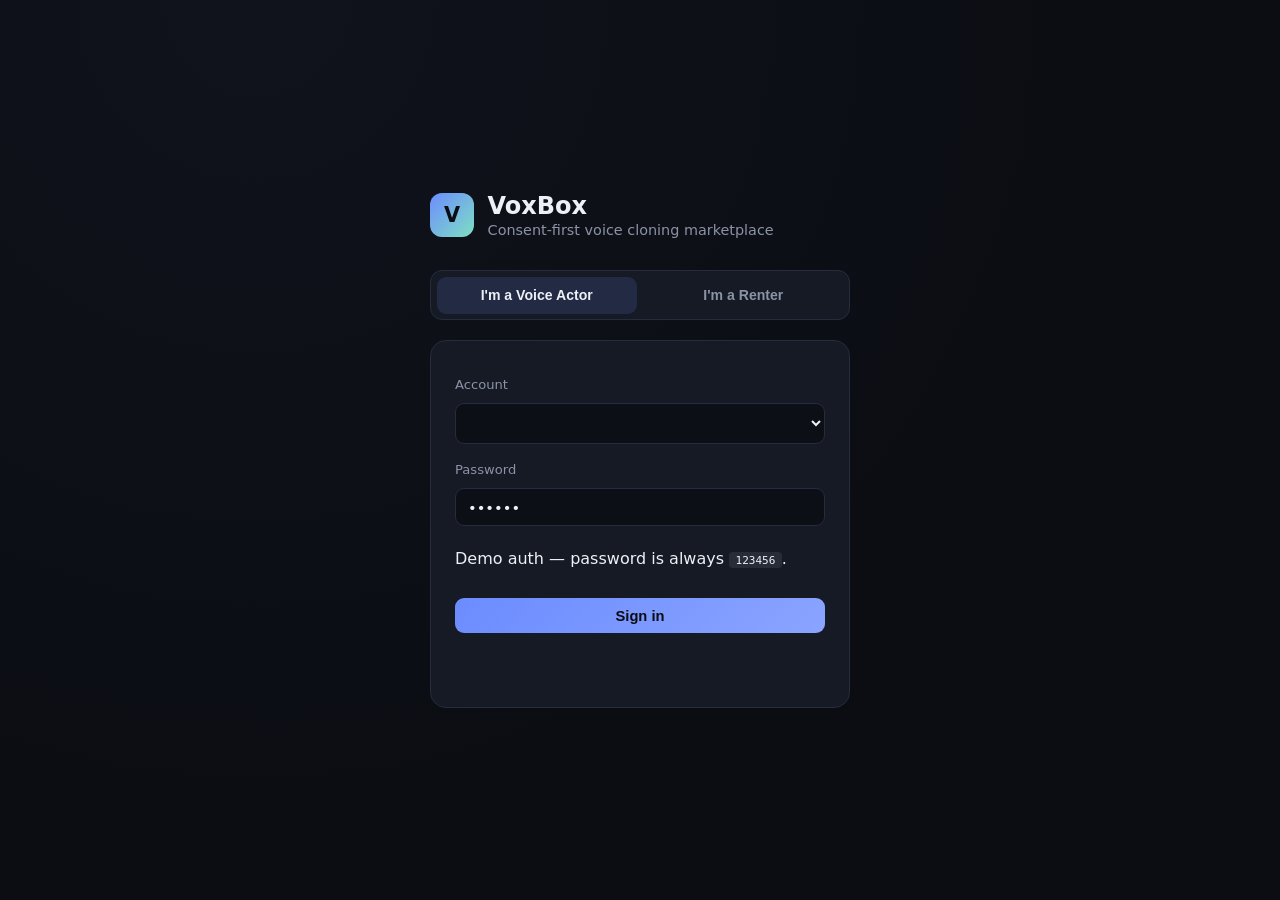
==== static/index.html @ d48448a2 "VoxBox: consent-first voice cloning marketplace with Chatterbox TTS FastAPI + vanilla JS app for voi" ====
<!doctype html>
<html lang="en">
<head>
  <meta charset="utf-8" />
  <meta name="viewport" content="width=device-width, initial-scale=1" />
  <title>VoxBox — Voice Marketplace</title>
  <link rel="stylesheet" href="style.css" />
</head>
<body>

  <!-- LOGIN -->
  <div id="view-login" class="view">
    <div class="login-shell">
      <div class="brand">
        <div class="brand-mark">V</div>
        <div>
          <h1>VoxBox</h1>
          <p class="subtitle">Consent-first voice cloning marketplace</p>
        </div>
      </div>

      <div class="role-tabs">
        <button class="role-tab active" data-role="actor">I'm a Voice Actor</button>
        <button class="role-tab" data-role="renter">I'm a Renter</button>
      </div>

      <form id="login-form" class="login-card">
        <label for="login-persona">Account</label>
        <select id="login-persona"></select>
        <label for="login-password">Password</label>
        <input id="login-password" type="password" value="123456" />
        <p class="meta">Demo auth — password is always <code>123456</code>.</p>
        <button type="submit" class="primary block">Sign in</button>
        <p id="login-error" class="error"></p>
      </form>
    </div>
  </div>

  <!-- APP SHELL -->
  <div id="view-app" class="view" style="display:none">
    <nav class="topbar">
      <div class="brand-sm"><span class="brand-mark small">V</span> VoxBox</div>
      <div class="nav-links" id="nav-links"></div>
      <div class="nav-user">
        <span id="nav-username"></span>
        <button id="logout-btn" class="secondary small">Log out</button>
      </div>
    </nav>

    <!-- RENTER: MY VOICES -->
    <main class="page" id="page-my-voices">
      <div class="page-head">
        <h2>My Voices</h2>
        <p class="meta">Voices you've rented. Click one to generate a script.</p>
      </div>
      <div id="my-voices-grid" class="grid"></div>

      <!-- Generation panel for the selected voice -->
      <div id="generate-panel" style="display:none">
        <button id="back-to-my-voices" class="secondary small">&larr; Back to My Voices</button>
        <div class="page-head">
          <h3 id="generate-voice-title"></h3>
          <p class="meta" id="generate-voice-price"></p>
        </div>
        <div class="two-col">
          <div class="card">
            <label for="rent-script">Script</label>
            <div id="tag-palette" class="tag-palette"></div>
            <textarea id="rent-script" rows="4" placeholder="Type the script you want this voice to read..."></textarea>
            <p class="meta" id="script-cost-estimate"></p>
            <button id="submit-rental-btn" class="primary">Submit for screening</button>
            <p id="rental-status" class="meta"></p>
          </div>
          <div class="card">
            <h3>Submissions for this voice</h3>
            <ul id="rentals-list" class="list"></ul>
          </div>
        </div>
        <div class="card">
          <h3>Generated outputs for this voice</h3>
          <ul id="outputs-list" class="list"></ul>
        </div>
      </div>
    </main>

    <!-- RENTER: MARKETPLACE -->
    <main class="page" id="page-marketplace">
      <div class="page-head">
        <h2>Marketplace</h2>
        <p class="meta">Rent access to a voice, then generate scripts through it.</p>
      </div>
      <div id="marketplace-grid" class="grid"></div>
    </main>

    <!-- ACTOR: ADD VOICE -->
    <main class="page" id="page-add-voice">
      <div class="page-head">
        <h2>Add a voice</h2>
        <p class="meta">Read the challenge phrase aloud to create a new cloneable voice.</p>
      </div>
      <div class="card">
        <div class="phrase-box">
          <p id="phrase-text">Loading phrase&hellip;</p>
          <button id="new-phrase-btn" class="secondary small">New phrase</button>
        </div>
        <div class="record-controls">
          <button id="record-btn" class="primary">Start recording</button>
          <span id="record-status" class="meta"></span>
        </div>
        <audio id="preview-audio" controls style="display:none"></audio>
        <div id="save-row" style="display:none">
          <button id="redo-recording-btn" class="secondary small">Redo recording</button>
          <label for="voice-label">Voice name</label>
          <input id="voice-label" type="text" placeholder="e.g. Warm Narrator" />
          <label for="voice-price">Price ($ per 100 words generated)</label>
          <input id="voice-price" type="number" min="0" step="0.5" value="5" />
          <label>Consent — approve this voice for:</label>
          <div id="consent-checklist" class="tag-palette"></div>
          <button id="save-voice-btn" class="primary">Publish voice</button>
        </div>
        <p id="record-error" class="error"></p>
      </div>
      <div class="card">
        <h3>My published voices</h3>
        <ul id="voices-list" class="list"></ul>
      </div>
    </main>

    <!-- ACTOR: DASHBOARD -->
    <main class="page" id="page-dashboard">
      <div class="page-head">
        <h2>Dashboard</h2>
        <p class="meta">Usage and earnings across your voices.</p>
      </div>
      <div class="stat-row" id="dashboard-stats"></div>
      <div class="card">
        <h3>Per-voice breakdown</h3>
        <ul id="dashboard-list" class="list"></ul>
      </div>
    </main>

    <!-- ACTOR: APPROVALS -->
    <main class="page" id="page-approvals">
      <div class="page-head">
        <h2>Approvals</h2>
        <p class="meta">Scripts flagged for manual review before generation.</p>
      </div>
      <div class="card">
        <ul id="review-list" class="list"></ul>
      </div>
    </main>
  </div>

  <script src="app.js"></script>
</body>
</html>
---- static/style.css ----
:root {
  color-scheme: light dark;
  --bg: #0b0d13;
  --bg-soft: #10131c;
  --card: #161a25;
  --card-hover: #1c2130;
  --border: #262c3d;
  --text: #eef0f6;
  --muted: #8b93a7;
  --accent: #6c8cff;
  --accent-dim: rgba(108, 140, 255, 0.14);
  --accent-2: #7ee0c3;
  --danger: #ff6b6b;
  --warn: #ffbe3c;
}

* { box-sizing: border-box; }

body {
  margin: 0;
  font-family: "Inter", system-ui, -apple-system, "Segoe UI", sans-serif;
  background: radial-gradient(circle at 20% 0%, var(--bg-soft), var(--bg) 60%);
  color: var(--text);
  min-height: 100vh;
}

code {
  background: rgba(255, 255, 255, 0.08);
  padding: 0.1rem 0.4rem;
  border-radius: 4px;
  font-size: 0.85em;
}

/* ---------- Login ---------- */
#view-login {
  min-height: 100vh;
  display: flex;
  align-items: center;
  justify-content: center;
  padding: 1.5rem;
}

.login-shell {
  width: 100%;
  max-width: 420px;
}

.brand {
  display: flex;
  align-items: center;
  gap: 0.85rem;
  margin-bottom: 2rem;
}

.brand-mark {
  width: 44px;
  height: 44px;
  border-radius: 12px;
  background: linear-gradient(135deg, var(--accent), var(--accent-2));
  display: flex;
  align-items: center;
  justify-content: center;
  font-weight: 800;
  font-size: 1.3rem;
  color: #0b0d13;
}

.brand-mark.small { width: 26px; height: 26px; border-radius: 7px; font-size: 0.85rem; margin-right: 0.4rem; }

.brand h1 { margin: 0; font-size: 1.5rem; }
.subtitle { color: var(--muted); margin: 0.15rem 0 0; font-size: 0.9rem; }

.role-tabs {
  display: flex;
  gap: 0.4rem;
  background: var(--card);
  border: 1px solid var(--border);
  border-radius: 12px;
  padding: 0.35rem;
  margin-bottom: 1.25rem;
}

.role-tab {
  flex: 1;
  background: transparent;
  border: none;
  color: var(--muted);
  padding: 0.65rem;
  border-radius: 9px;
  font-size: 0.88rem;
  font-weight: 600;
  cursor: pointer;
}

.role-tab.active {
  background: var(--accent-dim);
  color: var(--text);
}

.login-card {
  background: var(--card);
  border: 1px solid var(--border);
  border-radius: 16px;
  padding: 1.5rem;
  display: flex;
  flex-direction: column;
  gap: 0.4rem;
}

/* ---------- App shell ---------- */
.topbar {
  display: flex;
  align-items: center;
  gap: 1.5rem;
  padding: 0.85rem 1.5rem;
  border-bottom: 1px solid var(--border);
  background: rgba(16, 19, 28, 0.85);
  backdrop-filter: blur(8px);
  position: sticky;
  top: 0;
  z-index: 10;
}

.brand-sm { display: flex; align-items: center; font-weight: 700; margin-right: 0.5rem; }

.nav-links { display: flex; gap: 0.4rem; flex: 1; }

.nav-links button {
  background: transparent;
  border: 1px solid transparent;
  color: var(--muted);
  padding: 0.45rem 0.9rem;
  border-radius: 8px;
  font-size: 0.88rem;
  font-weight: 500;
  cursor: pointer;
}

.nav-links button.active {
  background: var(--accent-dim);
  color: var(--text);
  border-color: var(--border);
}

.nav-user { display: flex; align-items: center; gap: 0.75rem; color: var(--muted); font-size: 0.88rem; }

.page {
  max-width: 980px;
  margin: 0 auto;
  padding: 1.75rem 1.5rem 3rem;
  display: none;
  flex-direction: column;
  gap: 1.25rem;
}

.page.active { display: flex; }

.page-head h2 { margin: 0 0 0.2rem; font-size: 1.4rem; }

.two-col {
  display: grid;
  grid-template-columns: 1.2fr 1fr;
  gap: 1.25rem;
}

@media (max-width: 780px) {
  .two-col { grid-template-columns: 1fr; }
}

.card {
  background: var(--card);
  border: 1px solid var(--border);
  border-radius: 14px;
  padding: 1.25rem;
}

.card h3 { margin-top: 0; font-size: 1rem; }

/* Marketplace grid */
.grid {
  display: grid;
  grid-template-columns: repeat(auto-fill, minmax(230px, 1fr));
  gap: 1rem;
}

.voice-card {
  background: var(--card);
  border: 1px solid var(--border);
  border-radius: 14px;
  padding: 1.1rem;
  display: flex;
  flex-direction: column;
  gap: 0.6rem;
  transition: border-color 0.15s ease;
}

.voice-card:hover { border-color: var(--accent); }

.voice-card .price { font-size: 1.3rem; font-weight: 700; color: var(--accent-2); }
.voice-card .tags { display: flex; flex-wrap: wrap; gap: 0.3rem; }
.voice-card .pill { font-size: 0.7rem; background: rgba(255,255,255,0.06); border-radius: 999px; padding: 0.15rem 0.55rem; color: var(--muted); }

/* Buttons */
button {
  background: var(--accent);
  color: #0b0d13;
  border: none;
  border-radius: 9px;
  padding: 0.6rem 1.1rem;
  font-size: 0.92rem;
  font-weight: 600;
  cursor: pointer;
  transition: opacity 0.12s ease;
}

button:hover { opacity: 0.9; }
button:disabled { opacity: 0.45; cursor: not-allowed; }

button.primary { background: linear-gradient(135deg, var(--accent), #8aa4ff); color: #0b0d13; }
button.block { width: 100%; margin-top: 0.5rem; }
button.small { padding: 0.4rem 0.75rem; font-size: 0.82rem; }

button.secondary {
  background: transparent;
  border: 1px solid var(--border);
  color: var(--text);
  font-weight: 500;
}

button.danger { background: var(--danger); color: #fff; }

#record-btn.recording { background: var(--danger); color: #fff; }

audio { width: 100%; margin: 0.6rem 0; }

.phrase-box {
  display: flex;
  align-items: center;
  justify-content: space-between;
  gap: 1rem;
  background: var(--accent-dim);
  border: 1px dashed var(--accent);
  border-radius: 10px;
  padding: 0.75rem 1rem;
  margin-bottom: 0.9rem;
}

#phrase-text { font-size: 1.05rem; font-weight: 600; margin: 0; }

.record-controls { display: flex; align-items: center; gap: 0.75rem; margin-bottom: 0.5rem; }

input[type="text"], input[type="password"], input[type="number"], select, textarea {
  width: 100%;
  background: #0d0f16;
  border: 1px solid var(--border);
  color: var(--text);
  border-radius: 9px;
  padding: 0.6rem 0.75rem;
  font-size: 0.92rem;
  font-family: inherit;
}

input:focus, select:focus, textarea:focus { outline: 2px solid var(--accent); outline-offset: 1px; }

label { display: block; margin: 0.75rem 0 0.3rem; color: var(--muted); font-size: 0.82rem; font-weight: 500; }

.tag-palette { display: flex; flex-wrap: wrap; gap: 0.4rem; margin-bottom: 0.5rem; }

.tag-btn {
  background: var(--accent-dim);
  border: 1px solid var(--border);
  color: var(--text);
  border-radius: 999px;
  padding: 0.25rem 0.7rem;
  font-size: 0.78rem;
  font-weight: 500;
  cursor: pointer;
}

.tag-btn:hover { background: rgba(108, 140, 255, 0.25); }

.checkbox-tag {
  display: inline-flex;
  align-items: center;
  gap: 0.3rem;
  background: rgba(255, 255, 255, 0.04);
  border: 1px solid var(--border);
  border-radius: 999px;
  padding: 0.25rem 0.7rem;
  font-size: 0.8rem;
  cursor: pointer;
}

.checkbox-tag input { width: auto; margin: 0; }

.status-badge {
  font-size: 0.72rem;
  font-weight: 600;
  padding: 0.15rem 0.55rem;
  border-radius: 999px;
  background: rgba(255, 255, 255, 0.08);
  text-transform: capitalize;
}

.status-approved { background: rgba(126, 224, 195, 0.18); color: var(--accent-2); }
.status-denied { background: rgba(255, 107, 107, 0.18); color: var(--danger); }
.status-pending_actor_review { background: rgba(255, 190, 60, 0.18); color: var(--warn); }

.list { list-style: none; padding: 0; margin: 0.5rem 0 0; display: flex; flex-direction: column; gap: 0.6rem; }

.list li {
  border: 1px solid var(--border);
  border-radius: 10px;
  padding: 0.7rem 0.85rem;
  background: rgba(255, 255, 255, 0.015);
}

.list .row-top { display: flex; justify-content: space-between; align-items: center; gap: 0.5rem; }
.list .meta { color: var(--muted); font-size: 0.8rem; }

.empty { color: var(--muted); font-size: 0.88rem; border: 1px dashed var(--border); background: transparent; }

.error { color: var(--danger); min-height: 1.2em; font-size: 0.85rem; }

.stat-row { display: grid; grid-template-columns: repeat(auto-fit, minmax(160px, 1fr)); gap: 1rem; }

.stat-tile {
  background: var(--card);
  border: 1px solid var(--border);
  border-radius: 14px;
  padding: 1.1rem;
}

.stat-tile .value { font-size: 1.7rem; font-weight: 800; color: var(--accent-2); }
.stat-tile .label { color: var(--muted); font-size: 0.82rem; margin-top: 0.2rem; }
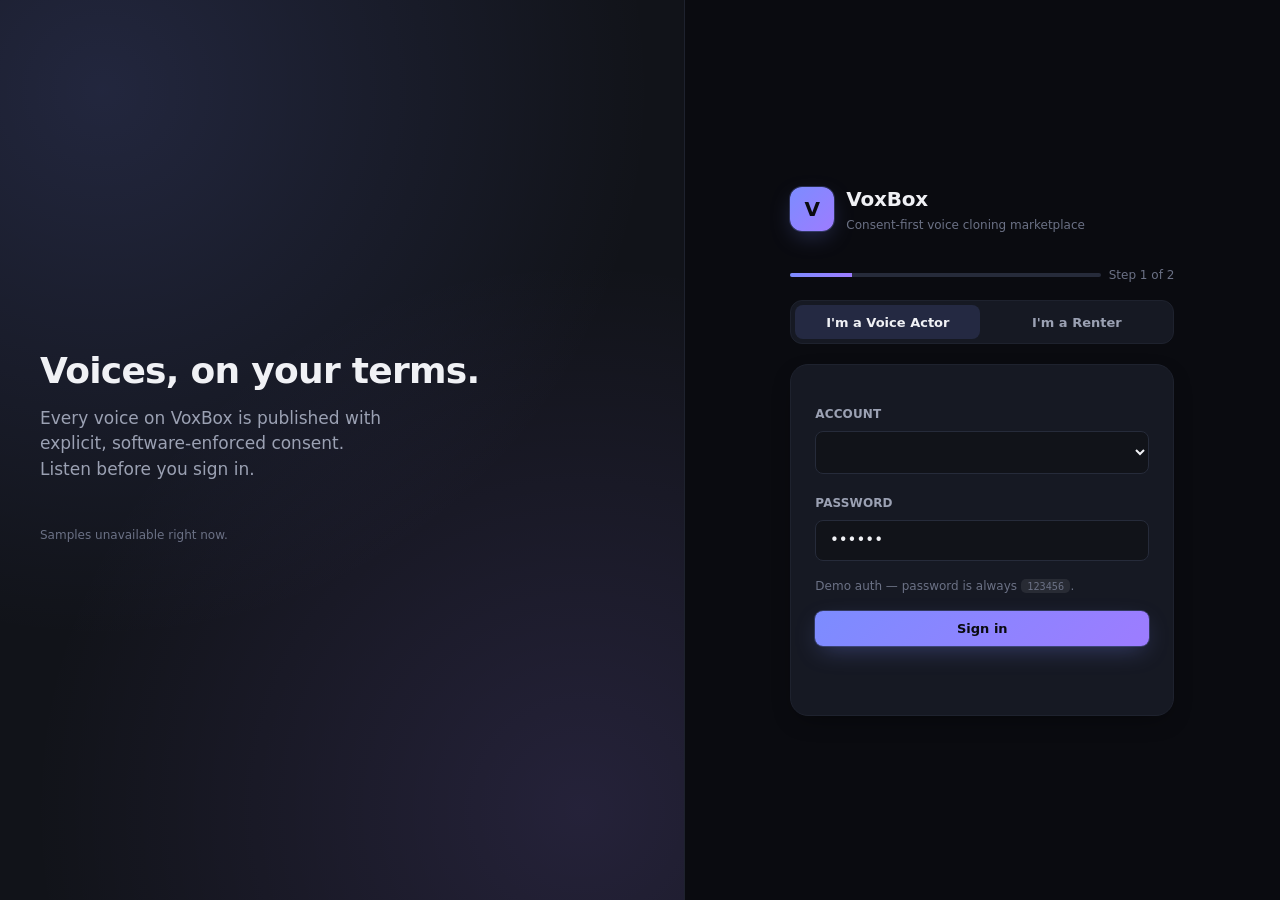
==== commit f7b1eaac: "Redesign frontend as a polished, trust-first voice marketplace UI Sidebar navigation shell (collapsi" ====
--- a/static/index.html
+++ b/static/index.html
@@ -10,146 +10,220 @@
 
   <!-- LOGIN -->
   <div id="view-login" class="view">
-    <div class="login-shell">
-      <div class="brand">
-        <div class="brand-mark">V</div>
-        <div>
-          <h1>VoxBox</h1>
-          <p class="subtitle">Consent-first voice cloning marketplace</p>
-        </div>
-      </div>
-
-      <div class="role-tabs">
-        <button class="role-tab active" data-role="actor">I'm a Voice Actor</button>
-        <button class="role-tab" data-role="renter">I'm a Renter</button>
-      </div>
-
-      <form id="login-form" class="login-card">
-        <label for="login-persona">Account</label>
-        <select id="login-persona"></select>
-        <label for="login-password">Password</label>
-        <input id="login-password" type="password" value="123456" />
-        <p class="meta">Demo auth — password is always <code>123456</code>.</p>
-        <button type="submit" class="primary block">Sign in</button>
-        <p id="login-error" class="error"></p>
-      </form>
+    <div class="login-showcase">
+      <div class="showcase-copy">
+        <h1>Voices, on your terms.</h1>
+        <p>Every voice on VoxBox is published with explicit, software-enforced consent. Listen before you sign in.</p>
+      </div>
+      <div id="showcase-samples" class="showcase-samples">
+        <div class="skeleton"></div>
+      </div>
+    </div>
+
+    <div class="login-panel">
+      <div class="login-shell">
+        <div class="brand">
+          <div class="brand-mark">V</div>
+          <div>
+            <h1>VoxBox</h1>
+            <p class="subtitle">Consent-first voice cloning marketplace</p>
+          </div>
+        </div>
+
+        <div class="progress-hint">
+          <div class="bar"><span id="login-progress-bar"></span></div>
+          <span class="label" id="login-progress-label">Step 1 of 2</span>
+        </div>
+
+        <div class="role-tabs">
+          <button class="role-tab active" data-role="actor">I'm a Voice Actor</button>
+          <button class="role-tab" data-role="renter">I'm a Renter</button>
+        </div>
+
+        <form id="login-form" class="login-card">
+          <label for="login-persona">Account</label>
+          <select id="login-persona"></select>
+          <label for="login-password">Password</label>
+          <input id="login-password" type="password" value="123456" />
+          <p class="meta">Demo auth — password is always <code>123456</code>.</p>
+          <button type="submit" class="primary block">Sign in</button>
+          <p id="login-error" class="error"></p>
+        </form>
+      </div>
     </div>
   </div>
 
   <!-- APP SHELL -->
   <div id="view-app" class="view" style="display:none">
-    <nav class="topbar">
-      <div class="brand-sm"><span class="brand-mark small">V</span> VoxBox</div>
+    <aside class="sidebar">
+      <div class="sidebar-brand"><span class="brand-mark small">V</span><span>VoxBox</span></div>
+      <button id="sidebar-collapse-btn" class="ghost small icon-btn sidebar-collapse-btn" title="Collapse sidebar">&laquo;</button>
+      <div class="nav-section-label">Menu</div>
       <div class="nav-links" id="nav-links"></div>
-      <div class="nav-user">
-        <span id="nav-username"></span>
-        <button id="logout-btn" class="secondary small">Log out</button>
-      </div>
-    </nav>
-
-    <!-- RENTER: MY VOICES -->
-    <main class="page" id="page-my-voices">
-      <div class="page-head">
-        <h2>My Voices</h2>
-        <p class="meta">Voices you've rented. Click one to generate a script.</p>
-      </div>
-      <div id="my-voices-grid" class="grid"></div>
-
-      <!-- Generation panel for the selected voice -->
-      <div id="generate-panel" style="display:none">
-        <button id="back-to-my-voices" class="secondary small">&larr; Back to My Voices</button>
-        <div class="page-head">
-          <h3 id="generate-voice-title"></h3>
-          <p class="meta" id="generate-voice-price"></p>
-        </div>
-        <div class="two-col">
+      <div class="sidebar-footer">
+        <div class="user-chip">
+          <div class="avatar" id="nav-avatar"></div>
+          <div class="who">
+            <div class="name" id="nav-username"></div>
+            <div class="role" id="nav-role"></div>
+          </div>
+        </div>
+        <button id="logout-btn" class="ghost small block">Log out</button>
+      </div>
+    </aside>
+
+    <div class="content">
+
+      <!-- RENTER: MY VOICES -->
+      <main class="page" id="page-my-voices">
+        <div class="page-head">
+          <div>
+            <h2>My Voices</h2>
+            <p class="meta">Voices you've rented. Click Generate to write a script.</p>
+          </div>
+        </div>
+        <div id="my-voices-grid" class="grid"></div>
+
+        <!-- Generation panel for the selected voice -->
+        <div id="generate-panel" style="display:none">
+          <button id="back-to-my-voices" class="ghost small">&larr; Back to My Voices</button>
+          <div class="page-head" style="margin-top: var(--sp-3)">
+            <div>
+              <h2 id="generate-voice-title"></h2>
+              <p class="meta" id="generate-voice-price"></p>
+            </div>
+          </div>
+          <div class="two-col">
+            <div class="card">
+              <label for="rent-script">Script</label>
+              <div id="tag-palette" class="tag-palette"></div>
+              <textarea id="rent-script" rows="5" placeholder="Type the script you want this voice to read..."></textarea>
+              <div class="cost-estimate">
+                <span class="cost-note" id="script-word-count">0 words</span>
+                <span class="cost-value" id="script-cost-value">$0.00</span>
+              </div>
+              <button id="submit-rental-btn" class="primary block">Submit for screening</button>
+              <p id="rental-status" class="meta"></p>
+            </div>
+            <div class="card">
+              <h3>Submissions for this voice</h3>
+              <ul id="rentals-list" class="list"></ul>
+            </div>
+          </div>
           <div class="card">
-            <label for="rent-script">Script</label>
-            <div id="tag-palette" class="tag-palette"></div>
-            <textarea id="rent-script" rows="4" placeholder="Type the script you want this voice to read..."></textarea>
-            <p class="meta" id="script-cost-estimate"></p>
-            <button id="submit-rental-btn" class="primary">Submit for screening</button>
-            <p id="rental-status" class="meta"></p>
-          </div>
-          <div class="card">
-            <h3>Submissions for this voice</h3>
-            <ul id="rentals-list" class="list"></ul>
-          </div>
-        </div>
+            <h3>Generated outputs for this voice</h3>
+            <ul id="outputs-list" class="list"></ul>
+          </div>
+        </div>
+      </main>
+
+      <!-- RENTER: MARKETPLACE -->
+      <main class="page" id="page-marketplace">
+        <div class="page-head">
+          <div>
+            <h2>Marketplace</h2>
+            <p class="meta">Rent access to a voice, then generate scripts through it.</p>
+          </div>
+        </div>
+        <div id="marketplace-grid" class="grid"></div>
+      </main>
+
+      <!-- ACTOR: MY VOICES (published) -->
+      <main class="page" id="page-add-voice">
+        <div class="page-head">
+          <div>
+            <h2>My Voices</h2>
+            <p class="meta">Voices you've published for rent.</p>
+          </div>
+          <button id="open-add-voice-modal" class="primary">+ Add Voice</button>
+        </div>
+        <div id="voices-list" class="grid"></div>
+      </main>
+
+      <!-- ACTOR: DASHBOARD -->
+      <main class="page" id="page-dashboard">
+        <div class="page-head">
+          <div>
+            <h2>Dashboard</h2>
+            <p class="meta">Usage and earnings across your voices.</p>
+          </div>
+        </div>
+        <div class="stat-row" id="dashboard-stats"></div>
         <div class="card">
-          <h3>Generated outputs for this voice</h3>
-          <ul id="outputs-list" class="list"></ul>
-        </div>
-      </div>
-    </main>
-
-    <!-- RENTER: MARKETPLACE -->
-    <main class="page" id="page-marketplace">
-      <div class="page-head">
-        <h2>Marketplace</h2>
-        <p class="meta">Rent access to a voice, then generate scripts through it.</p>
-      </div>
-      <div id="marketplace-grid" class="grid"></div>
-    </main>
-
-    <!-- ACTOR: ADD VOICE -->
-    <main class="page" id="page-add-voice">
-      <div class="page-head">
-        <h2>Add a voice</h2>
-        <p class="meta">Read the challenge phrase aloud to create a new cloneable voice.</p>
-      </div>
-      <div class="card">
-        <div class="phrase-box">
-          <p id="phrase-text">Loading phrase&hellip;</p>
-          <button id="new-phrase-btn" class="secondary small">New phrase</button>
-        </div>
-        <div class="record-controls">
-          <button id="record-btn" class="primary">Start recording</button>
-          <span id="record-status" class="meta"></span>
-        </div>
-        <audio id="preview-audio" controls style="display:none"></audio>
-        <div id="save-row" style="display:none">
-          <button id="redo-recording-btn" class="secondary small">Redo recording</button>
-          <label for="voice-label">Voice name</label>
-          <input id="voice-label" type="text" placeholder="e.g. Warm Narrator" />
-          <label for="voice-price">Price ($ per 100 words generated)</label>
-          <input id="voice-price" type="number" min="0" step="0.5" value="5" />
-          <label>Consent — approve this voice for:</label>
-          <div id="consent-checklist" class="tag-palette"></div>
-          <button id="save-voice-btn" class="primary">Publish voice</button>
-        </div>
-        <p id="record-error" class="error"></p>
-      </div>
-      <div class="card">
-        <h3>My published voices</h3>
-        <ul id="voices-list" class="list"></ul>
-      </div>
-    </main>
-
-    <!-- ACTOR: DASHBOARD -->
-    <main class="page" id="page-dashboard">
-      <div class="page-head">
-        <h2>Dashboard</h2>
-        <p class="meta">Usage and earnings across your voices.</p>
-      </div>
-      <div class="stat-row" id="dashboard-stats"></div>
-      <div class="card">
-        <h3>Per-voice breakdown</h3>
-        <ul id="dashboard-list" class="list"></ul>
-      </div>
-    </main>
-
-    <!-- ACTOR: APPROVALS -->
-    <main class="page" id="page-approvals">
-      <div class="page-head">
-        <h2>Approvals</h2>
-        <p class="meta">Scripts flagged for manual review before generation.</p>
-      </div>
-      <div class="card">
-        <ul id="review-list" class="list"></ul>
-      </div>
-    </main>
-  </div>
+          <h3>Per-voice breakdown</h3>
+          <ul id="dashboard-list" class="list"></ul>
+        </div>
+      </main>
+
+      <!-- ACTOR: APPROVALS -->
+      <main class="page" id="page-approvals">
+        <div class="page-head">
+          <div>
+            <h2>Approvals</h2>
+            <p class="meta">Scripts flagged for manual review before generation.</p>
+          </div>
+          <div style="display:flex; gap: var(--sp-2); align-items:center">
+            <div class="popover-wrap">
+              <button id="approvals-filter-btn" class="secondary small">Filter: All voices</button>
+              <div id="approvals-filter-popover" class="popover"></div>
+            </div>
+            <button id="bulk-approve-btn" class="primary small" disabled>Approve selected</button>
+            <button id="bulk-deny-btn" class="danger small" disabled>Deny selected</button>
+          </div>
+        </div>
+        <div class="card">
+          <ul id="review-list" class="list"></ul>
+        </div>
+      </main>
+
+    </div>
+  </div>
+
+  <!-- ADD VOICE MODAL -->
+  <div id="add-voice-modal" class="modal-overlay">
+    <div class="modal">
+      <div class="modal-head">
+        <h3>Add a voice</h3>
+        <button class="icon-btn" id="close-add-voice-modal">&times;</button>
+      </div>
+      <p class="meta">Read the challenge phrase aloud to create a new cloneable voice.</p>
+      <div class="phrase-box" style="margin-top: var(--sp-4)">
+        <p id="phrase-text">Loading phrase&hellip;</p>
+        <button id="new-phrase-btn" class="secondary small">New phrase</button>
+      </div>
+      <div class="record-controls" style="margin-top: var(--sp-4)">
+        <button id="record-btn" class="primary">Start recording</button>
+        <span id="record-status" class="meta"></span>
+      </div>
+      <audio id="preview-audio" controls style="display:none; margin-top: var(--sp-3)"></audio>
+      <div id="save-row" style="display:none">
+        <button id="redo-recording-btn" class="secondary small" style="margin-top: var(--sp-3)">Redo recording</button>
+        <label for="voice-label">Voice name</label>
+        <input id="voice-label" type="text" placeholder="e.g. Warm Narrator" />
+        <label for="voice-price">Price ($ per 100 words generated)</label>
+        <input id="voice-price" type="number" min="0" step="0.5" value="5" />
+        <label>Consent — approve this voice for:</label>
+        <div id="consent-checklist" class="tag-palette"></div>
+        <button id="save-voice-btn" class="primary block" style="margin-top: var(--sp-4)">Publish voice</button>
+      </div>
+      <p id="record-error" class="error"></p>
+    </div>
+  </div>
+
+  <!-- RENT CONFIRMATION MODAL -->
+  <div id="rent-modal" class="modal-overlay">
+    <div class="modal">
+      <div class="modal-head">
+        <h3>Rent this voice?</h3>
+        <button class="icon-btn" id="close-rent-modal">&times;</button>
+      </div>
+      <div id="rent-modal-body"></div>
+      <button id="confirm-rent-btn" class="primary block" style="margin-top: var(--sp-5)">Confirm — unlock voice</button>
+      <p class="meta" style="margin-top: var(--sp-2)">Unlocking is free. You'll be billed per generation, based on script length.</p>
+    </div>
+  </div>
+
+  <div id="toast-stack"></div>
 
   <script src="app.js"></script>
 </body>
--- a/static/style.css
+++ b/static/style.css
@@ -1,335 +1,761 @@
+/* ========================================================================
+   VoxBox Design System — tokens
+   ======================================================================== */
 :root {
   color-scheme: light dark;
-  --bg: #0b0d13;
-  --bg-soft: #10131c;
-  --card: #161a25;
-  --card-hover: #1c2130;
-  --border: #262c3d;
-  --text: #eef0f6;
-  --muted: #8b93a7;
-  --accent: #6c8cff;
-  --accent-dim: rgba(108, 140, 255, 0.14);
-  --accent-2: #7ee0c3;
-  --danger: #ff6b6b;
-  --warn: #ffbe3c;
+
+  /* Color */
+  --bg: #0a0b10;
+  --bg-elevated: #111319;
+  --surface: #161923;
+  --surface-2: #1c202c;
+  --border: #262b3a;
+  --border-soft: #1e222e;
+  --text: #f0f1f5;
+  --text-dim: #9ba1b3;
+  --text-faint: #6b7185;
+  --accent: #7c8cff;
+  --accent-2: #9d7cff;
+  --accent-soft: rgba(124, 140, 255, 0.14);
+  --success: #4ade80;
+  --success-soft: rgba(74, 222, 128, 0.14);
+  --warn: #fbbf47;
+  --warn-soft: rgba(251, 191, 71, 0.14);
+  --danger: #fb7185;
+  --danger-soft: rgba(251, 113, 133, 0.14);
+
+  --gradient-primary: linear-gradient(135deg, #7c8cff 0%, #9d7cff 100%);
+  --gradient-surface: linear-gradient(180deg, rgba(255,255,255,0.03), rgba(255,255,255,0));
+
+  /* Spacing — 4px grid */
+  --sp-1: 0.25rem;  /* 4  */
+  --sp-2: 0.5rem;   /* 8  */
+  --sp-3: 0.75rem;  /* 12 */
+  --sp-4: 1rem;     /* 16 */
+  --sp-5: 1.25rem;  /* 20 */
+  --sp-6: 1.5rem;   /* 24 */
+  --sp-8: 2rem;     /* 32 */
+  --sp-10: 2.5rem;  /* 40 */
+  --sp-12: 3rem;    /* 48 */
+
+  /* Radius */
+  --r-sm: 8px;
+  --r-md: 12px;
+  --r-lg: 18px;
+  --r-full: 999px;
+
+  /* Shadow */
+  --shadow-sm: 0 1px 2px rgba(0,0,0,0.24);
+  --shadow-md: 0 8px 24px -8px rgba(0,0,0,0.45);
+  --shadow-lg: 0 24px 48px -16px rgba(0,0,0,0.55);
+  --shadow-glow: 0 0 0 1px rgba(124,140,255,0.25), 0 8px 24px -6px rgba(124,140,255,0.35);
+
+  /* Type scale (rem) */
+  --fs-xs: 0.75rem;
+  --fs-sm: 0.8125rem;
+  --fs-base: 0.9375rem;
+  --fs-md: 1.0625rem;
+  --fs-lg: 1.25rem;
+  --fs-xl: 1.625rem;
+  --fs-2xl: 2.25rem;
+
+  --sidebar-w: 15.5rem;
+
+  --ease: cubic-bezier(0.16, 1, 0.3, 1);
 }
 
 * { box-sizing: border-box; }
+
+html { font-size: 16px; }
 
 body {
   margin: 0;
   font-family: "Inter", system-ui, -apple-system, "Segoe UI", sans-serif;
-  background: radial-gradient(circle at 20% 0%, var(--bg-soft), var(--bg) 60%);
+  background: var(--bg);
   color: var(--text);
+  font-size: var(--fs-base);
+  line-height: 1.5;
+  -webkit-font-smoothing: antialiased;
+}
+
+code {
+  background: rgba(255,255,255,0.08);
+  padding: 0.1rem 0.4rem;
+  border-radius: 5px;
+  font-size: 0.85em;
+}
+
+a { color: inherit; }
+
+::selection { background: var(--accent-soft); }
+
+/* ========================================================================
+   Buttons
+   ======================================================================== */
+button {
+  font-family: inherit;
+  border: none;
+  border-radius: var(--r-sm);
+  padding: 0.625rem 1.125rem;
+  font-size: var(--fs-sm);
+  font-weight: 600;
+  cursor: pointer;
+  transition: transform 0.12s var(--ease), opacity 0.12s var(--ease), background 0.12s var(--ease), box-shadow 0.12s var(--ease);
+  color: var(--text);
+  background: var(--surface-2);
+}
+
+button:hover { transform: translateY(-1px); }
+button:active { transform: translateY(0); }
+button:disabled { opacity: 0.45; cursor: not-allowed; transform: none; }
+
+button.primary {
+  background: var(--gradient-primary);
+  color: #0a0b10;
+  box-shadow: var(--shadow-glow);
+}
+
+button.secondary {
+  background: transparent;
+  border: 1px solid var(--border);
+  color: var(--text);
+}
+
+button.ghost {
+  background: transparent;
+  color: var(--text-dim);
+  padding: 0.5rem 0.75rem;
+}
+button.ghost:hover { color: var(--text); background: var(--surface); }
+
+button.danger { background: var(--danger-soft); color: var(--danger); }
+button.danger:hover { background: rgba(251,113,133,0.24); }
+
+button.block { width: 100%; }
+button.small { padding: 0.4rem 0.75rem; font-size: var(--fs-xs); }
+button.icon-btn { padding: 0.45rem; border-radius: var(--r-sm); background: transparent; }
+button.icon-btn:hover { background: var(--surface-2); }
+
+/* ========================================================================
+   Form controls
+   ======================================================================== */
+label {
+  display: block;
+  margin: var(--sp-4) 0 var(--sp-1);
+  color: var(--text-dim);
+  font-size: var(--fs-xs);
+  font-weight: 600;
+  letter-spacing: 0.01em;
+  text-transform: uppercase;
+}
+
+input[type="text"], input[type="password"], input[type="number"], select, textarea {
+  width: 100%;
+  background: var(--bg-elevated);
+  border: 1px solid var(--border);
+  color: var(--text);
+  border-radius: var(--r-sm);
+  padding: 0.65rem 0.85rem;
+  font-size: var(--fs-base);
+  font-family: inherit;
+  transition: border-color 0.12s var(--ease), box-shadow 0.12s var(--ease);
+}
+
+input:focus, select:focus, textarea:focus {
+  outline: none;
+  border-color: var(--accent);
+  box-shadow: 0 0 0 3px var(--accent-soft);
+}
+
+textarea { resize: vertical; }
+
+/* ========================================================================
+   Layout shell
+   ======================================================================== */
+.view { min-height: 100vh; }
+
+/* ---- Login ---- */
+#view-login {
+  display: grid;
+  grid-template-columns: 1.15fr 1fr;
   min-height: 100vh;
 }
 
-code {
-  background: rgba(255, 255, 255, 0.08);
-  padding: 0.1rem 0.4rem;
-  border-radius: 4px;
-  font-size: 0.85em;
-}
-
-/* ---------- Login ---------- */
-#view-login {
-  min-height: 100vh;
-  display: flex;
-  align-items: center;
+@media (max-width: 900px) {
+  #view-login { grid-template-columns: 1fr; }
+  .login-showcase { display: none; }
+}
+
+.login-showcase {
+  background: radial-gradient(circle at 15% 10%, rgba(124,140,255,0.16), transparent 55%),
+              radial-gradient(circle at 85% 90%, rgba(157,124,255,0.14), transparent 55%),
+              var(--bg-elevated);
+  padding: var(--sp-10) var(--sp-10);
+  display: flex;
+  flex-direction: column;
   justify-content: center;
-  padding: 1.5rem;
-}
-
-.login-shell {
-  width: 100%;
-  max-width: 420px;
-}
-
-.brand {
-  display: flex;
-  align-items: center;
-  gap: 0.85rem;
-  margin-bottom: 2rem;
-}
+  gap: var(--sp-8);
+  border-right: 1px solid var(--border-soft);
+}
+
+.showcase-copy h1 { font-size: var(--fs-2xl); margin: 0 0 var(--sp-2); letter-spacing: -0.02em; }
+.showcase-copy p { color: var(--text-dim); margin: 0; font-size: var(--fs-md); max-width: 32ch; }
+
+.showcase-samples {
+  display: flex;
+  flex-direction: column;
+  gap: var(--sp-3);
+}
+
+.sample-card {
+  background: var(--surface);
+  border: 1px solid var(--border-soft);
+  border-radius: var(--r-md);
+  padding: var(--sp-4);
+  display: flex;
+  align-items: center;
+  gap: var(--sp-3);
+  box-shadow: var(--shadow-sm);
+}
+
+.sample-card .avatar {
+  width: 2.75rem;
+  height: 2.75rem;
+  border-radius: var(--r-full);
+  background: var(--gradient-primary);
+  flex-shrink: 0;
+  display: flex;
+  align-items: center;
+  justify-content: center;
+  font-weight: 700;
+  color: #0a0b10;
+}
+
+.sample-card .sample-body { flex: 1; min-width: 0; }
+.sample-card .sample-name { font-weight: 600; font-size: var(--fs-sm); }
+.sample-card .sample-meta { color: var(--text-faint); font-size: var(--fs-xs); margin-top: 0.1rem; }
+.sample-card audio { width: 100%; height: 2rem; margin-top: var(--sp-2); }
+
+.login-panel {
+  display: flex;
+  align-items: center;
+  justify-content: center;
+  padding: var(--sp-6);
+}
+
+.login-shell { width: 100%; max-width: 24rem; }
+
+.brand { display: flex; align-items: center; gap: var(--sp-3); margin-bottom: var(--sp-8); }
 
 .brand-mark {
-  width: 44px;
-  height: 44px;
-  border-radius: 12px;
-  background: linear-gradient(135deg, var(--accent), var(--accent-2));
+  width: 2.75rem;
+  height: 2.75rem;
+  border-radius: var(--r-md);
+  background: var(--gradient-primary);
   display: flex;
   align-items: center;
   justify-content: center;
   font-weight: 800;
-  font-size: 1.3rem;
-  color: #0b0d13;
-}
-
-.brand-mark.small { width: 26px; height: 26px; border-radius: 7px; font-size: 0.85rem; margin-right: 0.4rem; }
-
-.brand h1 { margin: 0; font-size: 1.5rem; }
-.subtitle { color: var(--muted); margin: 0.15rem 0 0; font-size: 0.9rem; }
+  font-size: var(--fs-lg);
+  color: #0a0b10;
+  box-shadow: var(--shadow-glow);
+}
+.brand-mark.small { width: 1.75rem; height: 1.75rem; border-radius: var(--r-sm); font-size: var(--fs-sm); }
+
+.brand h1 { margin: 0; font-size: var(--fs-lg); letter-spacing: -0.01em; }
+.subtitle { color: var(--text-faint); margin: 0.15rem 0 0; font-size: var(--fs-xs); }
 
 .role-tabs {
   display: flex;
-  gap: 0.4rem;
-  background: var(--card);
-  border: 1px solid var(--border);
-  border-radius: 12px;
-  padding: 0.35rem;
-  margin-bottom: 1.25rem;
+  gap: var(--sp-1);
+  background: var(--surface);
+  border: 1px solid var(--border-soft);
+  border-radius: var(--r-md);
+  padding: var(--sp-1);
+  margin-bottom: var(--sp-5);
 }
 
 .role-tab {
   flex: 1;
   background: transparent;
   border: none;
-  color: var(--muted);
-  padding: 0.65rem;
-  border-radius: 9px;
-  font-size: 0.88rem;
+  color: var(--text-dim);
+  padding: 0.6rem;
+  border-radius: var(--r-sm);
+  font-size: var(--fs-sm);
   font-weight: 600;
-  cursor: pointer;
-}
-
-.role-tab.active {
-  background: var(--accent-dim);
-  color: var(--text);
-}
+}
+
+.role-tab.active { background: var(--accent-soft); color: var(--text); }
 
 .login-card {
-  background: var(--card);
-  border: 1px solid var(--border);
-  border-radius: 16px;
-  padding: 1.5rem;
-  display: flex;
-  flex-direction: column;
-  gap: 0.4rem;
-}
-
-/* ---------- App shell ---------- */
-.topbar {
-  display: flex;
-  align-items: center;
-  gap: 1.5rem;
-  padding: 0.85rem 1.5rem;
-  border-bottom: 1px solid var(--border);
-  background: rgba(16, 19, 28, 0.85);
-  backdrop-filter: blur(8px);
+  background: var(--surface);
+  border: 1px solid var(--border-soft);
+  border-radius: var(--r-lg);
+  padding: var(--sp-6);
+  display: flex;
+  flex-direction: column;
+  gap: var(--sp-1);
+  box-shadow: var(--shadow-md);
+}
+
+.progress-hint {
+  display: flex;
+  align-items: center;
+  gap: var(--sp-2);
+  margin-bottom: var(--sp-4);
+}
+.progress-hint .bar { flex: 1; height: 4px; background: var(--border); border-radius: var(--r-full); overflow: hidden; }
+.progress-hint .bar span { display: block; height: 100%; width: 20%; background: var(--gradient-primary); }
+.progress-hint .label { font-size: var(--fs-xs); color: var(--text-faint); white-space: nowrap; }
+
+/* ---- App shell: sidebar + content ---- */
+#view-app { display: flex; min-height: 100vh; }
+
+.sidebar {
+  width: var(--sidebar-w);
+  flex-shrink: 0;
+  background: var(--bg-elevated);
+  border-right: 1px solid var(--border-soft);
+  display: flex;
+  flex-direction: column;
+  padding: var(--sp-5) var(--sp-3);
   position: sticky;
   top: 0;
-  z-index: 10;
-}
-
-.brand-sm { display: flex; align-items: center; font-weight: 700; margin-right: 0.5rem; }
-
-.nav-links { display: flex; gap: 0.4rem; flex: 1; }
+  height: 100vh;
+  transition: width 0.18s var(--ease);
+}
+
+.sidebar.collapsed { width: 4.25rem; }
+.sidebar.collapsed .sidebar-brand span:not(.brand-mark),
+.sidebar.collapsed .nav-section-label,
+.sidebar.collapsed .nav-links button .label,
+.sidebar.collapsed .user-chip .who,
+.sidebar.collapsed #logout-btn { display: none; }
+.sidebar.collapsed .nav-links button { justify-content: center; }
+.sidebar.collapsed .user-chip { justify-content: center; }
+.sidebar.collapsed .sidebar-brand { justify-content: center; }
+
+.sidebar-brand { display: flex; align-items: center; gap: var(--sp-2); padding: 0 var(--sp-2); margin-bottom: var(--sp-8); font-weight: 700; font-size: var(--fs-md); }
+
+.sidebar-collapse-btn { align-self: flex-end; margin-bottom: var(--sp-2); }
+
+.nav-section-label {
+  font-size: var(--fs-xs);
+  color: var(--text-faint);
+  text-transform: uppercase;
+  letter-spacing: 0.06em;
+  padding: 0 var(--sp-2);
+  margin-bottom: var(--sp-2);
+  font-weight: 700;
+}
+
+.nav-links { display: flex; flex-direction: column; gap: var(--sp-1); margin-bottom: var(--sp-6); }
 
 .nav-links button {
   background: transparent;
-  border: 1px solid transparent;
-  color: var(--muted);
-  padding: 0.45rem 0.9rem;
-  border-radius: 8px;
-  font-size: 0.88rem;
+  border: none;
+  color: var(--text-dim);
+  padding: 0.6rem 0.7rem;
+  border-radius: var(--r-sm);
+  font-size: var(--fs-sm);
   font-weight: 500;
-  cursor: pointer;
-}
+  text-align: left;
+  display: flex;
+  align-items: center;
+  gap: var(--sp-2);
+  transform: none;
+}
+
+.nav-links button .dot {
+  width: 6px; height: 6px; border-radius: 50%;
+  background: var(--text-faint);
+  flex-shrink: 0;
+}
+
+.nav-links button:hover { background: var(--surface); color: var(--text); transform: none; }
 
 .nav-links button.active {
-  background: var(--accent-dim);
+  background: var(--accent-soft);
   color: var(--text);
-  border-color: var(--border);
-}
-
-.nav-user { display: flex; align-items: center; gap: 0.75rem; color: var(--muted); font-size: 0.88rem; }
+}
+.nav-links button.active .dot { background: var(--accent); box-shadow: 0 0 8px var(--accent); }
+
+.sidebar-footer {
+  margin-top: auto;
+  border-top: 1px solid var(--border-soft);
+  padding-top: var(--sp-4);
+  display: flex;
+  flex-direction: column;
+  gap: var(--sp-2);
+}
+
+.user-chip {
+  display: flex;
+  align-items: center;
+  gap: var(--sp-2);
+  padding: var(--sp-2);
+  border-radius: var(--r-sm);
+}
+
+.user-chip .avatar {
+  width: 2rem; height: 2rem; border-radius: 50%;
+  background: var(--gradient-primary);
+  display: flex; align-items: center; justify-content: center;
+  font-weight: 700; font-size: var(--fs-xs); color: #0a0b10; flex-shrink: 0;
+}
+
+.user-chip .who { min-width: 0; }
+.user-chip .name { font-size: var(--fs-sm); font-weight: 600; }
+.user-chip .role { font-size: var(--fs-xs); color: var(--text-faint); text-transform: capitalize; }
+
+.content { flex: 1; min-width: 0; }
 
 .page {
-  max-width: 980px;
+  max-width: 68rem;
   margin: 0 auto;
-  padding: 1.75rem 1.5rem 3rem;
+  padding: var(--sp-8) var(--sp-6) var(--sp-12);
   display: none;
   flex-direction: column;
-  gap: 1.25rem;
+  gap: var(--sp-6);
 }
 
 .page.active { display: flex; }
 
-.page-head h2 { margin: 0 0 0.2rem; font-size: 1.4rem; }
-
-.two-col {
-  display: grid;
-  grid-template-columns: 1.2fr 1fr;
-  gap: 1.25rem;
-}
-
-@media (max-width: 780px) {
-  .two-col { grid-template-columns: 1fr; }
-}
-
+.page-head { display: flex; align-items: flex-start; justify-content: space-between; gap: var(--sp-4); }
+.page-head h2 { margin: 0 0 0.2rem; font-size: var(--fs-xl); letter-spacing: -0.01em; }
+.page-head p.meta { margin: 0; }
+
+.meta { color: var(--text-faint); font-size: var(--fs-xs); }
+
+/* ========================================================================
+   Cards & grids
+   ======================================================================== */
 .card {
-  background: var(--card);
-  border: 1px solid var(--border);
-  border-radius: 14px;
-  padding: 1.25rem;
-}
-
-.card h3 { margin-top: 0; font-size: 1rem; }
-
-/* Marketplace grid */
+  background: var(--surface);
+  background-image: var(--gradient-surface);
+  border: 1px solid var(--border-soft);
+  border-radius: var(--r-lg);
+  padding: var(--sp-5);
+  box-shadow: var(--shadow-sm);
+}
+
+.card h3 { margin: 0 0 var(--sp-3); font-size: var(--fs-base); }
+
+.two-col { display: grid; grid-template-columns: 1.3fr 1fr; gap: var(--sp-5); align-items: start; }
+@media (max-width: 860px) { .two-col { grid-template-columns: 1fr; } }
+
 .grid {
   display: grid;
-  grid-template-columns: repeat(auto-fill, minmax(230px, 1fr));
-  gap: 1rem;
+  grid-template-columns: repeat(auto-fill, minmax(15.5rem, 1fr));
+  gap: var(--sp-4);
 }
 
 .voice-card {
-  background: var(--card);
-  border: 1px solid var(--border);
-  border-radius: 14px;
-  padding: 1.1rem;
-  display: flex;
-  flex-direction: column;
-  gap: 0.6rem;
-  transition: border-color 0.15s ease;
-}
-
-.voice-card:hover { border-color: var(--accent); }
-
-.voice-card .price { font-size: 1.3rem; font-weight: 700; color: var(--accent-2); }
-.voice-card .tags { display: flex; flex-wrap: wrap; gap: 0.3rem; }
-.voice-card .pill { font-size: 0.7rem; background: rgba(255,255,255,0.06); border-radius: 999px; padding: 0.15rem 0.55rem; color: var(--muted); }
-
-/* Buttons */
-button {
-  background: var(--accent);
-  color: #0b0d13;
-  border: none;
-  border-radius: 9px;
-  padding: 0.6rem 1.1rem;
-  font-size: 0.92rem;
+  background: var(--surface);
+  background-image: var(--gradient-surface);
+  border: 1px solid var(--border-soft);
+  border-radius: var(--r-lg);
+  padding: var(--sp-5);
+  display: flex;
+  flex-direction: column;
+  gap: var(--sp-3);
+  box-shadow: var(--shadow-sm);
+  transition: border-color 0.15s var(--ease), box-shadow 0.15s var(--ease), transform 0.15s var(--ease);
+}
+
+.voice-card:hover { border-color: var(--accent); box-shadow: var(--shadow-md); transform: translateY(-2px); }
+
+.voice-card .card-top { display: flex; align-items: flex-start; justify-content: space-between; gap: var(--sp-2); }
+.voice-card .voice-name { font-weight: 600; font-size: var(--fs-md); }
+.voice-card .voice-owner { color: var(--text-faint); font-size: var(--fs-xs); margin-top: 0.15rem; }
+
+.price-tag {
+  font-size: var(--fs-sm);
+  font-weight: 700;
+  color: var(--accent);
+  background: var(--accent-soft);
+  padding: 0.25rem 0.6rem;
+  border-radius: var(--r-full);
+  white-space: nowrap;
+}
+
+.tags { display: flex; flex-wrap: wrap; gap: var(--sp-1); }
+.pill {
+  font-size: var(--fs-xs);
+  background: var(--surface-2);
+  border-radius: var(--r-full);
+  padding: 0.2rem 0.6rem;
+  color: var(--text-dim);
+  font-weight: 500;
+}
+
+audio {
+  width: 100%;
+  height: 2.25rem;
+  border-radius: var(--r-full);
+}
+audio::-webkit-media-controls-panel { background: var(--bg-elevated); }
+
+/* ========================================================================
+   Stat tiles
+   ======================================================================== */
+.stat-row { display: grid; grid-template-columns: repeat(auto-fit, minmax(11rem, 1fr)); gap: var(--sp-4); }
+
+.stat-tile {
+  background: var(--surface);
+  background-image: var(--gradient-surface);
+  border: 1px solid var(--border-soft);
+  border-radius: var(--r-lg);
+  padding: var(--sp-5);
+  position: relative;
+  overflow: hidden;
+}
+
+.stat-tile.accent::before {
+  content: "";
+  position: absolute; inset: 0 0 auto 0; height: 3px;
+  background: var(--gradient-primary);
+}
+
+.stat-tile .value { font-size: var(--fs-2xl); font-weight: 800; letter-spacing: -0.02em; }
+.stat-tile .label { color: var(--text-faint); font-size: var(--fs-xs); margin-top: var(--sp-1); font-weight: 600; text-transform: uppercase; letter-spacing: 0.04em; }
+.stat-tile .delta { font-size: var(--fs-xs); font-weight: 600; margin-top: var(--sp-2); display: inline-flex; align-items: center; gap: 0.2rem; }
+.stat-tile .delta.up { color: var(--success); }
+.stat-tile .delta.warn { color: var(--warn); }
+
+/* ========================================================================
+   Lists
+   ======================================================================== */
+.list { list-style: none; padding: 0; margin: 0; display: flex; flex-direction: column; gap: var(--sp-2); }
+
+.list li {
+  border: 1px solid var(--border-soft);
+  border-radius: var(--r-md);
+  padding: var(--sp-3) var(--sp-4);
+  background: var(--bg-elevated);
+  transition: border-color 0.12s var(--ease);
+}
+.list li:hover { border-color: var(--border); }
+
+.list .row-top { display: flex; justify-content: space-between; align-items: center; gap: var(--sp-2); }
+
+.empty {
+  color: var(--text-faint);
+  font-size: var(--fs-sm);
+  border: 1px dashed var(--border);
+  border-radius: var(--r-md);
+  padding: var(--sp-5);
+  text-align: center;
+  background: transparent;
+  grid-column: 1 / -1;
+}
+
+.error { color: var(--danger); min-height: 1.2em; font-size: var(--fs-sm); }
+
+/* Checkbox row for bulk-select */
+.select-row { display: flex; align-items: center; gap: var(--sp-2); }
+.select-row input[type="checkbox"] { width: auto; accent-color: var(--accent); }
+
+/* ========================================================================
+   Status badges
+   ======================================================================== */
+.status-badge {
+  font-size: var(--fs-xs);
+  font-weight: 700;
+  padding: 0.2rem 0.6rem;
+  border-radius: var(--r-full);
+  text-transform: capitalize;
+  white-space: nowrap;
+}
+.status-approved { background: var(--success-soft); color: var(--success); }
+.status-denied { background: var(--danger-soft); color: var(--danger); }
+.status-pending_actor_review { background: var(--warn-soft); color: var(--warn); }
+
+.flag-pill { background: var(--warn-soft); color: var(--warn); font-size: var(--fs-xs); font-weight: 600; border-radius: var(--r-full); padding: 0.15rem 0.55rem; }
+.flag-pill.blocked { background: var(--danger-soft); color: var(--danger); }
+
+/* ========================================================================
+   Tag palette / consent checklist
+   ======================================================================== */
+.tag-palette { display: flex; flex-wrap: wrap; gap: var(--sp-2); margin-bottom: var(--sp-2); }
+
+.tag-btn {
+  background: var(--accent-soft);
+  border: 1px solid transparent;
+  color: var(--text);
+  border-radius: var(--r-full);
+  padding: 0.3rem 0.75rem;
+  font-size: var(--fs-xs);
   font-weight: 600;
-  cursor: pointer;
-  transition: opacity 0.12s ease;
-}
-
-button:hover { opacity: 0.9; }
-button:disabled { opacity: 0.45; cursor: not-allowed; }
-
-button.primary { background: linear-gradient(135deg, var(--accent), #8aa4ff); color: #0b0d13; }
-button.block { width: 100%; margin-top: 0.5rem; }
-button.small { padding: 0.4rem 0.75rem; font-size: 0.82rem; }
-
-button.secondary {
-  background: transparent;
-  border: 1px solid var(--border);
-  color: var(--text);
-  font-weight: 500;
-}
-
-button.danger { background: var(--danger); color: #fff; }
-
-#record-btn.recording { background: var(--danger); color: #fff; }
-
-audio { width: 100%; margin: 0.6rem 0; }
-
-.phrase-box {
-  display: flex;
-  align-items: center;
-  justify-content: space-between;
-  gap: 1rem;
-  background: var(--accent-dim);
-  border: 1px dashed var(--accent);
-  border-radius: 10px;
-  padding: 0.75rem 1rem;
-  margin-bottom: 0.9rem;
-}
-
-#phrase-text { font-size: 1.05rem; font-weight: 600; margin: 0; }
-
-.record-controls { display: flex; align-items: center; gap: 0.75rem; margin-bottom: 0.5rem; }
-
-input[type="text"], input[type="password"], input[type="number"], select, textarea {
-  width: 100%;
-  background: #0d0f16;
-  border: 1px solid var(--border);
-  color: var(--text);
-  border-radius: 9px;
-  padding: 0.6rem 0.75rem;
-  font-size: 0.92rem;
-  font-family: inherit;
-}
-
-input:focus, select:focus, textarea:focus { outline: 2px solid var(--accent); outline-offset: 1px; }
-
-label { display: block; margin: 0.75rem 0 0.3rem; color: var(--muted); font-size: 0.82rem; font-weight: 500; }
-
-.tag-palette { display: flex; flex-wrap: wrap; gap: 0.4rem; margin-bottom: 0.5rem; }
-
-.tag-btn {
-  background: var(--accent-dim);
-  border: 1px solid var(--border);
-  color: var(--text);
-  border-radius: 999px;
-  padding: 0.25rem 0.7rem;
-  font-size: 0.78rem;
-  font-weight: 500;
-  cursor: pointer;
-}
-
-.tag-btn:hover { background: rgba(108, 140, 255, 0.25); }
+}
+.tag-btn:hover { background: rgba(124,140,255,0.24); }
 
 .checkbox-tag {
   display: inline-flex;
   align-items: center;
-  gap: 0.3rem;
-  background: rgba(255, 255, 255, 0.04);
+  gap: var(--sp-1);
+  background: var(--surface-2);
   border: 1px solid var(--border);
-  border-radius: 999px;
-  padding: 0.25rem 0.7rem;
-  font-size: 0.8rem;
+  border-radius: var(--r-full);
+  padding: 0.3rem 0.75rem;
+  font-size: var(--fs-sm);
   cursor: pointer;
-}
-
-.checkbox-tag input { width: auto; margin: 0; }
-
-.status-badge {
-  font-size: 0.72rem;
-  font-weight: 600;
-  padding: 0.15rem 0.55rem;
-  border-radius: 999px;
-  background: rgba(255, 255, 255, 0.08);
-  text-transform: capitalize;
-}
-
-.status-approved { background: rgba(126, 224, 195, 0.18); color: var(--accent-2); }
-.status-denied { background: rgba(255, 107, 107, 0.18); color: var(--danger); }
-.status-pending_actor_review { background: rgba(255, 190, 60, 0.18); color: var(--warn); }
-
-.list { list-style: none; padding: 0; margin: 0.5rem 0 0; display: flex; flex-direction: column; gap: 0.6rem; }
-
-.list li {
+  font-weight: 500;
+}
+.checkbox-tag input { width: auto; margin: 0; accent-color: var(--accent); }
+.checkbox-tag:has(input:checked) { background: var(--accent-soft); border-color: var(--accent); }
+
+/* ========================================================================
+   Phrase / recording UI
+   ======================================================================== */
+.phrase-box {
+  display: flex;
+  align-items: center;
+  justify-content: space-between;
+  gap: var(--sp-4);
+  background: var(--accent-soft);
+  border: 1px dashed var(--accent);
+  border-radius: var(--r-md);
+  padding: var(--sp-4);
+}
+#phrase-text { font-size: var(--fs-md); font-weight: 600; margin: 0; }
+
+.record-controls { display: flex; align-items: center; gap: var(--sp-3); }
+#record-btn.recording { background: var(--danger); color: #fff; box-shadow: 0 0 0 6px var(--danger-soft); }
+
+/* Cost estimate framing */
+.cost-estimate {
+  display: flex;
+  align-items: center;
+  justify-content: space-between;
+  background: var(--bg-elevated);
+  border: 1px solid var(--border-soft);
+  border-radius: var(--r-md);
+  padding: var(--sp-3) var(--sp-4);
+  margin: var(--sp-2) 0;
+}
+.cost-estimate .cost-value { font-weight: 700; color: var(--accent); font-size: var(--fs-md); }
+.cost-estimate .cost-note { font-size: var(--fs-xs); color: var(--text-faint); }
+
+/* ========================================================================
+   Modals
+   ======================================================================== */
+.modal-overlay {
+  position: fixed; inset: 0;
+  background: rgba(5,6,10,0.6);
+  backdrop-filter: blur(4px);
+  display: flex;
+  align-items: center;
+  justify-content: center;
+  z-index: 100;
+  opacity: 0;
+  pointer-events: none;
+  transition: opacity 0.15s var(--ease);
+  padding: var(--sp-4);
+}
+.modal-overlay.open { opacity: 1; pointer-events: auto; }
+
+.modal {
+  background: var(--surface);
+  border: 1px solid var(--border-soft);
+  border-radius: var(--r-lg);
+  padding: var(--sp-6);
+  width: 100%;
+  max-width: 30rem;
+  max-height: 88vh;
+  overflow-y: auto;
+  box-shadow: var(--shadow-lg);
+  transform: translateY(8px) scale(0.98);
+  transition: transform 0.18s var(--ease);
+}
+.modal-overlay.open .modal { transform: translateY(0) scale(1); }
+
+.modal-head { display: flex; align-items: center; justify-content: space-between; margin-bottom: var(--sp-4); }
+.modal-head h3 { margin: 0; font-size: var(--fs-lg); }
+
+/* ========================================================================
+   Popover
+   ======================================================================== */
+.popover-wrap { position: relative; display: inline-block; }
+.popover {
+  position: absolute;
+  top: calc(100% + 0.4rem);
+  right: 0;
+  background: var(--surface);
   border: 1px solid var(--border);
-  border-radius: 10px;
-  padding: 0.7rem 0.85rem;
-  background: rgba(255, 255, 255, 0.015);
-}
-
-.list .row-top { display: flex; justify-content: space-between; align-items: center; gap: 0.5rem; }
-.list .meta { color: var(--muted); font-size: 0.8rem; }
-
-.empty { color: var(--muted); font-size: 0.88rem; border: 1px dashed var(--border); background: transparent; }
-
-.error { color: var(--danger); min-height: 1.2em; font-size: 0.85rem; }
-
-.stat-row { display: grid; grid-template-columns: repeat(auto-fit, minmax(160px, 1fr)); gap: 1rem; }
-
-.stat-tile {
-  background: var(--card);
+  border-radius: var(--r-md);
+  padding: var(--sp-3);
+  min-width: 12rem;
+  box-shadow: var(--shadow-md);
+  z-index: 50;
+  display: none;
+  flex-direction: column;
+  gap: var(--sp-1);
+}
+.popover.open { display: flex; }
+.popover button { justify-content: flex-start; background: transparent; color: var(--text-dim); font-weight: 500; }
+.popover button:hover { background: var(--surface-2); color: var(--text); }
+.popover button.active { background: var(--accent-soft); color: var(--text); }
+
+/* ========================================================================
+   Toasts
+   ======================================================================== */
+#toast-stack {
+  position: fixed;
+  bottom: var(--sp-5);
+  right: var(--sp-5);
+  display: flex;
+  flex-direction: column;
+  gap: var(--sp-2);
+  z-index: 200;
+  width: min(22rem, calc(100vw - 2.5rem));
+}
+
+.toast {
+  background: var(--surface);
   border: 1px solid var(--border);
-  border-radius: 14px;
-  padding: 1.1rem;
-}
-
-.stat-tile .value { font-size: 1.7rem; font-weight: 800; color: var(--accent-2); }
-.stat-tile .label { color: var(--muted); font-size: 0.82rem; margin-top: 0.2rem; }
+  border-left: 3px solid var(--accent);
+  border-radius: var(--r-md);
+  padding: var(--sp-3) var(--sp-4);
+  box-shadow: var(--shadow-md);
+  font-size: var(--fs-sm);
+  display: flex;
+  align-items: flex-start;
+  gap: var(--sp-2);
+  animation: toast-in 0.2s var(--ease);
+}
+.toast.success { border-left-color: var(--success); }
+.toast.warn { border-left-color: var(--warn); }
+.toast.danger { border-left-color: var(--danger); }
+.toast .toast-msg { flex: 1; }
+
+@keyframes toast-in {
+  from { opacity: 0; transform: translateX(12px); }
+  to { opacity: 1; transform: translateX(0); }
+}
+.toast.leaving { animation: toast-out 0.15s var(--ease) forwards; }
+@keyframes toast-out { to { opacity: 0; transform: translateX(12px); } }
+
+/* Optimistic pending state */
+.list li.pending { opacity: 0.6; }
+.list li.pending .status-badge { background: var(--surface-2); color: var(--text-faint); }
+
+/* Skeleton loading */
+.skeleton {
+  border-radius: var(--r-lg);
+  background: linear-gradient(90deg, var(--surface) 25%, var(--surface-2) 37%, var(--surface) 63%);
+  background-size: 400% 100%;
+  animation: skeleton-loading 1.4s ease infinite;
+  height: 10rem;
+}
+@keyframes skeleton-loading {
+  0% { background-position: 100% 50%; }
+  100% { background-position: 0 50%; }
+}
+
+/* Scrollbar (subtle) */
+::-webkit-scrollbar { width: 10px; height: 10px; }
+::-webkit-scrollbar-track { background: transparent; }
+::-webkit-scrollbar-thumb { background: var(--border); border-radius: var(--r-full); }
+::-webkit-scrollbar-thumb:hover { background: var(--text-faint); }
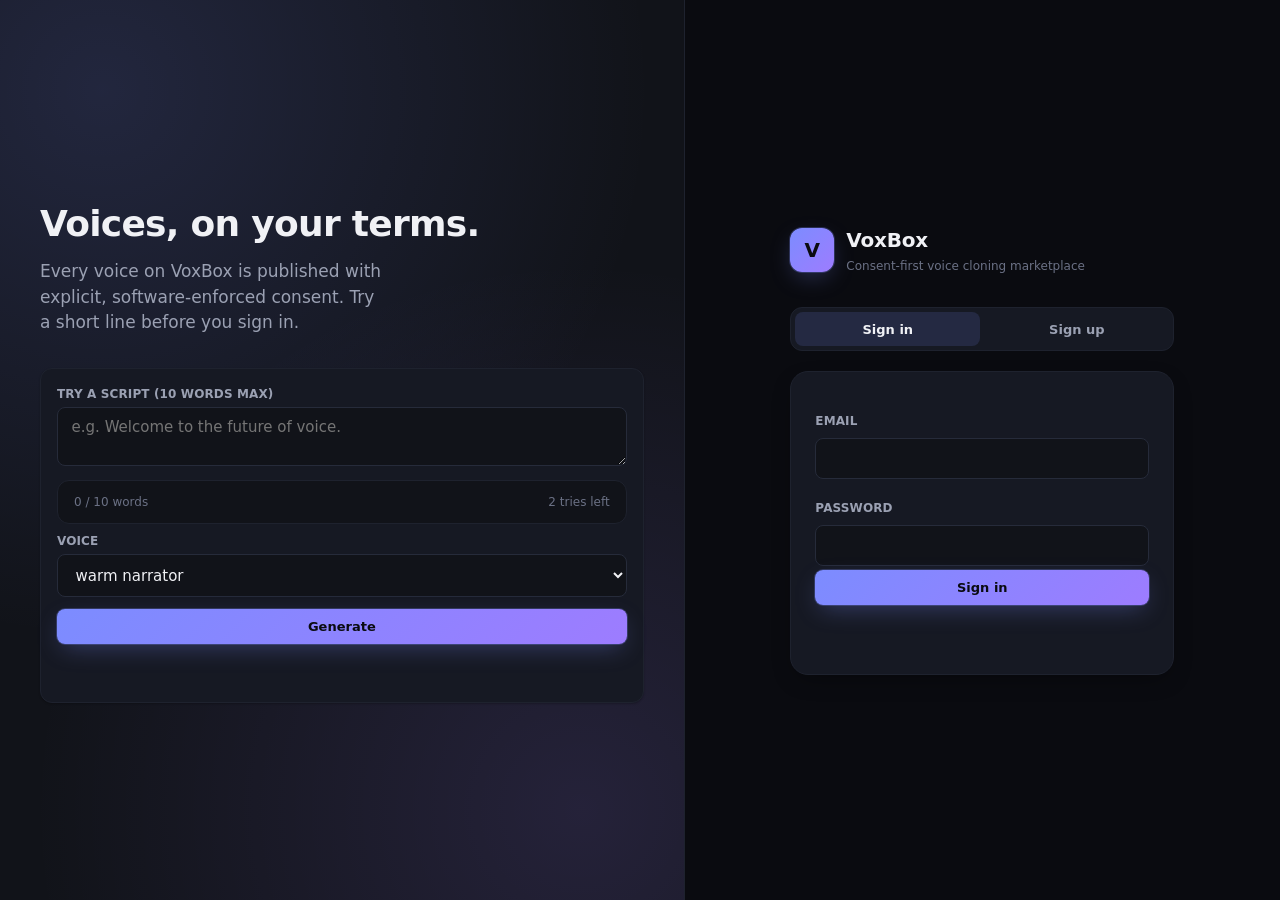
==== commit 8edccb97: "update auth" ====
--- a/static/index.html
+++ b/static/index.html
@@ -13,10 +13,24 @@
     <div class="login-showcase">
       <div class="showcase-copy">
         <h1>Voices, on your terms.</h1>
-        <p>Every voice on VoxBox is published with explicit, software-enforced consent. Listen before you sign in.</p>
-      </div>
-      <div id="showcase-samples" class="showcase-samples">
-        <div class="skeleton"></div>
+        <p>Every voice on VoxBox is published with explicit, software-enforced consent. Try a short line before you sign in.</p>
+      </div>
+      <div class="preview-box">
+        <label for="preview-text">Try a script (10 words max)</label>
+        <textarea id="preview-text" rows="2" maxlength="200" placeholder="e.g. Welcome to the future of voice."></textarea>
+        <div class="cost-estimate">
+          <span class="cost-note" id="preview-word-count">0 / 10 words</span>
+          <span class="cost-note" id="preview-uses-left">2 tries left</span>
+        </div>
+        <label for="preview-voice-select">Voice</label>
+        <select id="preview-voice-select">
+          <option value="411b6969-d89c-4a55-a4ed-f3f5457e04ce">warm narrator</option>
+          <option value="91d25681-32f8-4737-bcad-777712612c17">test voice2</option>
+          <option value="54115059-030d-48ec-b39e-abb390668765">demo voice</option>
+        </select>
+        <button id="preview-generate-btn" class="primary block" style="margin-top: var(--sp-3)">Generate</button>
+        <p id="preview-denied" class="error"></p>
+        <audio id="preview-result-audio" controls style="display:none; width:100%; margin-top: var(--sp-3)"></audio>
       </div>
     </div>
 
@@ -30,24 +44,29 @@
           </div>
         </div>
 
-        <div class="progress-hint">
-          <div class="bar"><span id="login-progress-bar"></span></div>
-          <span class="label" id="login-progress-label">Step 1 of 2</span>
-        </div>
-
         <div class="role-tabs">
-          <button class="role-tab active" data-role="actor">I'm a Voice Actor</button>
-          <button class="role-tab" data-role="renter">I'm a Renter</button>
-        </div>
-
-        <form id="login-form" class="login-card">
-          <label for="login-persona">Account</label>
-          <select id="login-persona"></select>
-          <label for="login-password">Password</label>
-          <input id="login-password" type="password" value="123456" />
-          <p class="meta">Demo auth — password is always <code>123456</code>.</p>
+          <button class="role-tab active account-tab" data-account-mode="signin">Sign in</button>
+          <button class="role-tab account-tab" data-account-mode="signup">Sign up</button>
+        </div>
+
+        <form id="account-signin-form" class="login-card">
+          <label for="account-signin-email">Email</label>
+          <input id="account-signin-email" type="email" required />
+          <label for="account-signin-password">Password</label>
+          <input id="account-signin-password" type="password" required />
           <button type="submit" class="primary block">Sign in</button>
-          <p id="login-error" class="error"></p>
+          <p id="account-signin-error" class="error"></p>
+        </form>
+
+        <form id="account-signup-form" class="login-card" style="display:none">
+          <label for="account-signup-email">Email</label>
+          <input id="account-signup-email" type="email" required />
+          <label for="account-signup-password">Password</label>
+          <input id="account-signup-password" type="password" required minlength="8" />
+          <p class="meta">At least 8 characters, including one letter.</p>
+          <button type="submit" class="primary block">Create account</button>
+          <p id="account-signup-error" class="error"></p>
+          <p id="account-signup-success" class="meta"></p>
         </form>
       </div>
     </div>
--- a/static/style.css
+++ b/static/style.css
@@ -149,7 +149,7 @@
   text-transform: uppercase;
 }
 
-input[type="text"], input[type="password"], input[type="number"], select, textarea {
+input[type="text"], input[type="password"], input[type="number"], input[type="email"], select, textarea {
   width: 100%;
   background: var(--bg-elevated);
   border: 1px solid var(--border);
@@ -207,6 +207,15 @@
   gap: var(--sp-3);
 }
 
+.preview-box {
+  background: var(--surface);
+  border: 1px solid var(--border-soft);
+  border-radius: var(--r-md);
+  padding: var(--sp-4);
+  box-shadow: var(--shadow-sm);
+}
+.preview-box label { margin-top: 0; }
+
 .sample-card {
   background: var(--surface);
   border: 1px solid var(--border-soft);
@@ -299,16 +308,6 @@
   box-shadow: var(--shadow-md);
 }
 
-.progress-hint {
-  display: flex;
-  align-items: center;
-  gap: var(--sp-2);
-  margin-bottom: var(--sp-4);
-}
-.progress-hint .bar { flex: 1; height: 4px; background: var(--border); border-radius: var(--r-full); overflow: hidden; }
-.progress-hint .bar span { display: block; height: 100%; width: 20%; background: var(--gradient-primary); }
-.progress-hint .label { font-size: var(--fs-xs); color: var(--text-faint); white-space: nowrap; }
-
 /* ---- App shell: sidebar + content ---- */
 #view-app { display: flex; min-height: 100vh; }
 
